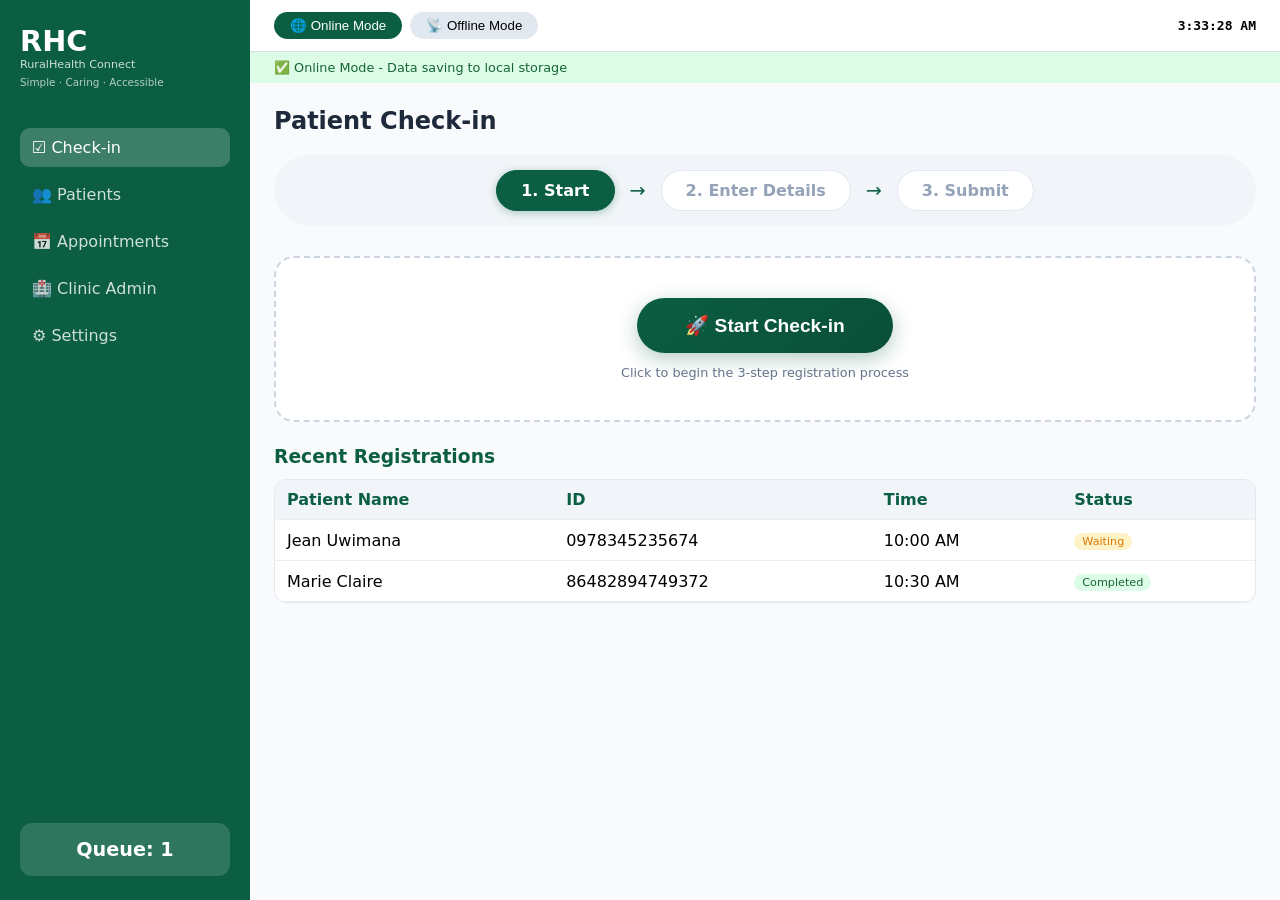
==== Patient-Check-in/index.html @ 062da235 "Add actual CurrencyApp and Patient-Check-in files" ====
<!DOCTYPE html>
<html lang="en">
<head>
    <meta charset="UTF-8">
    <meta name="viewport" content="width=device-width, initial-scale=1.0">
    <title>RHC | RuralHealth Connect</title>
    <link rel="stylesheet" href="style.css">
</head>
<body>
    <div class="app">
        <!-- Sidebar -->
        <aside class="sidebar">
            <div class="logo">
                <h1>RHC</h1>
                <p>RuralHealth Connect</p>
                <span class="tagline">Simple · Caring · Accessible</span>
            </div>
            <nav class="nav-menu">
                <a href="#" class="nav-item active" data-page="checkin">☑ Check-in</a>
                <a href="#" class="nav-item" data-page="patients">👥 Patients</a>
                <a href="#" class="nav-item" data-page="appointments">📅 Appointments</a>
                <a href="#" class="nav-item" data-page="clinicadmin">🏥 Clinic Admin</a>
                <a href="#" class="nav-item" data-page="settings">⚙ Settings</a>
            </nav>
            <div class="queue-info">
                Queue: <span id="queueCount">0</span>
            </div>
        </aside>

        <!-- Main Content -->
        <main class="main-content">
            <!-- Top Bar with Mode Toggle -->
            <div class="top-bar">
                <div class="mode-toggle">
                    <button id="onlineBtn" class="mode-btn active">🌐 Online Mode</button>
                    <button id="offlineBtn" class="mode-btn">📡 Offline Mode</button>
                </div>
                <div class="time" id="liveTime"></div>
            </div>
            <div id="modeStatus" class="mode-status online-status">✅ Online Mode - Data saving to local storage</div>

            <!-- Check-in Page -->
            <div id="checkinPage" class="page active">
                <h2>Patient Check-in</h2>
                
                <!-- 3-Click Rule Indicator -->
                <div class="steps-indicator">
                    <div class="step active" id="step1">1. Start</div>
                    <div class="step-arrow">→</div>
                    <div class="step" id="step2">2. Enter Details</div>
                    <div class="step-arrow">→</div>
                    <div class="step" id="step3">3. Submit</div>
                </div>

                <!-- START Button (Click 1) -->
                <div id="startSection" class="start-section">
                    <button id="startBtn" class="start-button">🚀 Start Check-in</button>
                    <p class="start-hint">Click to begin the 3-step registration process</p>
                </div>

                <!-- Check-in Form (Hidden until Start is clicked) -->
                <div id="checkinFormContainer" class="form-card" style="display: none;">
                    <h3>Patient Registration Form</h3>
                    <div class="form-row">
                        <div class="form-group">
                            <label>Full Name *</label>
                            <input type="text" id="name" placeholder="Enter patient name">
                        </div>
                        <div class="form-group">
                            <label>ID / Contact Number *</label>
                            <input type="text" id="contact" placeholder="e.g., 0978345235674">
                        </div>
                    </div>
                    <div class="form-row">
                        <div class="form-group">
                            <label>Age</label>
                            <input type="number" id="age" placeholder="Age">
                        </div>
                        <div class="form-group">
                            <label>Service Type</label>
                            <select id="service">
                                <option>General Consultation</option>
                                <option>Emergency</option>
                                <option>Vaccination</option>
                                <option>Maternity</option>
                            </select>
                        </div>
                    </div>
                    <div class="checkbox-group">
                        <label>
                            <input type="checkbox" id="returning"> 🔄 Returning patient
                        </label>
                    </div>
                    <div class="button-group">
                        <button id="checkinBtn" class="submit-button">✓ Submit Check-in</button>
                        <button id="cancelBtn" class="cancel-button">✗ Cancel</button>
                    </div>
                    <div id="msg"></div>
                </div>

                <h3>Recent Registrations</h3>
                <div class="table-wrapper">
                    <table id="recentTable">
                        <thead>
                            <tr>
                                <th>Patient Name</th>
                                <th>ID</th>
                                <th>Time</th>
                                <th>Status</th>
                            </tr>
                        </thead>
                        <tbody id="recentBody"></tbody>
                    </table>
                </div>
            </div>

            <!-- Patients Page -->
            <div id="patientsPage" class="page">
                <h2>Patients Directory</h2>
                <input type="text" id="searchInput" placeholder="Search by name or ID...">
                <button id="searchBtn">Search</button>
                <div class="table-wrapper">
                    <table id="patientsTable">
                        <thead>
                            <tr>
                                <th>Name</th>
                                <th>ID</th>
                                <th>Age</th>
                                <th>Service</th>
                                <th>Status</th>
                            </tr>
                        </thead>
                        <tbody id="patientsBody"></tbody>
                    </table>
                </div>
            </div>

            <!-- Appointments Page -->
            <div id="appointmentsPage" class="page">
                <h2>Queue & Appointments</h2>
                <div id="queueList"></div>
                <button id="newApptBtn" class="btn-add">+ New Appointment</button>
                <div id="apptList"></div>
            </div>

            <!-- Clinic Admin Page -->
            <div id="clinicadminPage" class="page">
                <h2>🏥 Clinic Administration</h2>
                
                <!-- Stats Dashboard -->
                <div class="admin-stats">
                    <div>📊 Today: <span id="todayCount">0</span> patients</div>
                    <div>⏳ Waiting: <span id="waitingCount">0</span></div>
                    <div>✅ Completed: <span id="completedCount">0</span></div>
                    <div>👨‍⚕️ Staff: <span id="staffCount">0</span></div>
                </div>

                <h3>Staff Management</h3>
                <div class="table-wrapper">
                    <table id="staffTable">
                        <thead>
                            <tr>
                                <th>Name</th>
                                <th>Role</th>
                                <th>Contact</th>
                                <th>Action</th>
                            </tr>
                        </thead>
                        <tbody id="staffBody"></tbody>
                    </table>
                </div>
                <button id="addStaffRowBtn" class="btn-primary" style="margin-top: 12px;">+ Add New Staff</button>

                <h3>🏥 Clinic Information</h3>
                <div class="form-card">
                    <input type="text" id="clinicName" placeholder="Clinic Name">
                    <input type="text" id="clinicLocation" placeholder="Location">
                    <input type="text" id="clinicPhone" placeholder="Phone Number">
                    <button id="saveClinicBtn" class="btn-primary">Save Clinic Info</button>
                </div>
            </div>

            <!-- Settings Page -->
            <div id="settingsPage" class="page">
                <h2>⚙ Settings</h2>
                <div class="settings-card">
                    <h3>Connection Mode</h3>
                    <p>Current Mode: <strong id="currentModeDisplay">Online</strong></p>
                    <p>Choose how you want to work:</p>
                    <button id="settingsOnlineBtn" class="mode-select-btn">🌐 Work Online</button>
                    <button id="settingsOfflineBtn" class="mode-select-btn">📡 Work Offline</button>
                    <p class="note">* Both modes work the same. Offline saves data only on this device.</p>
                </div>
                <div class="settings-card">
                    <h3>Data Management</h3>
                    <button id="exportBtn" class="btn-secondary">📤 Export Data</button>
                    <button id="clearBtn" class="btn-danger">🗑 Clear All Data</button>
                </div>
                <div class="settings-card">
                    <h3>About</h3>
                    <p>RuralHealth Connect v2.0</p>
                    <p>Simple · Caring · Accessible</p>
                </div>
            </div>
        </main>
    </div>

    <!-- Modal for Appointment -->
    <div id="apptModal" class="modal">
        <div class="modal-content">
            <span id="closeApptModal">&times;</span>
            <h3>📅 New Appointment</h3>
            <input type="text" id="apptName" placeholder="Patient Name">
            <input type="text" id="apptId" placeholder="Patient ID">
            <input type="date" id="apptDate">
            <input type="time" id="apptTime">
            <button id="saveApptBtn" class="btn-primary">Schedule</button>
        </div>
    </div>

    <script src="script.js"></script>
</body>
</html>
---- Patient-Check-in/style.css ----
* {
    margin: 0;
    padding: 0;
    box-sizing: border-box;
}

body {
    font-family: system-ui, -apple-system, 'Segoe UI', sans-serif;
    background: #eef2f5;
    height: 100vh;
    overflow: hidden;
}

.app {
    display: flex;
    height: 100vh;
}

/* Sidebar */
.sidebar {
    width: 250px;
    background: #0b5e42;
    color: white;
    padding: 24px 20px;
    display: flex;
    flex-direction: column;
}

.logo h1 {
    font-size: 1.8rem;
}

.logo p {
    font-size: 0.7rem;
    opacity: 0.8;
}

.tagline {
    font-size: 0.65rem;
    opacity: 0.7;
    display: block;
    margin-top: 5px;
}

.nav-menu {
    margin: 40px 0;
    display: flex;
    flex-direction: column;
    gap: 8px;
}

.nav-item {
    color: rgba(255,255,255,0.8);
    text-decoration: none;
    padding: 10px 12px;
    border-radius: 10px;
    display: block;
}

.nav-item.active {
    background: rgba(255,255,255,0.2);
    color: white;
}

.nav-item:hover {
    background: rgba(255,255,255,0.1);
}

.queue-info {
    margin-top: auto;
    padding: 15px;
    background: rgba(255,255,255,0.15);
    border-radius: 12px;
    text-align: center;
    font-weight: bold;
    font-size: 1.2rem;
}

/* Main Content */
.main-content {
    flex: 1;
    display: flex;
    flex-direction: column;
    overflow-y: auto;
    background: #f8fafc;
}

.top-bar {
    display: flex;
    justify-content: space-between;
    align-items: center;
    padding: 12px 24px;
    background: white;
    border-bottom: 1px solid #ddd;
}

.mode-toggle {
    display: flex;
    gap: 8px;
}

.mode-btn {
    padding: 6px 16px;
    border: none;
    border-radius: 30px;
    cursor: pointer;
    background: #e2e8f0;
}

.mode-btn.active {
    background: #0b5e42;
    color: white;
}

.mode-status {
    padding: 8px 24px;
    font-size: 0.8rem;
}

.online-status {
    background: #dcfce7;
    color: #166534;
}

.offline-status {
    background: #fed7aa;
    color: #9a3412;
}

.time {
    font-family: monospace;
    font-weight: bold;
}

/* Pages */
.page {
    display: none;
    padding: 24px;
}

.page.active {
    display: block;
}

.page h2 {
    margin-bottom: 20px;
    color: #1e293b;
}

.page h3 {
    margin: 20px 0 12px 0;
    color: #0b5e42;
}

/* ============================================ */
/* 3-CLICK RULE STYLES */
/* ============================================ */

/* Steps Indicator */
.steps-indicator {
    display: flex;
    align-items: center;
    justify-content: center;
    gap: 15px;
    margin-bottom: 30px;
    background: #f1f5f9;
    padding: 15px 20px;
    border-radius: 60px;
    flex-wrap: wrap;
}

.step {
    background: white;
    padding: 10px 24px;
    border-radius: 40px;
    font-weight: 600;
    color: #94a3b8;
    border: 1px solid #e2e8f0;
}

.step.active {
    background: #0b5e42;
    color: white;
    border-color: #0b5e42;
    box-shadow: 0 2px 8px rgba(11, 94, 66, 0.3);
}

.step.completed {
    background: #dcfce7;
    color: #166534;
    border-color: #166534;
}

.step-arrow {
    font-size: 1.2rem;
    color: #0b5e42;
}

/* Start Section */
.start-section {
    text-align: center;
    padding: 40px 20px;
    background: white;
    border-radius: 20px;
    border: 2px dashed #cbd5e1;
    margin-bottom: 24px;
}

.start-button {
    background: linear-gradient(135deg, #0b5e42 0%, #0a4f38 100%);
    color: white;
    border: none;
    padding: 16px 48px;
    border-radius: 60px;
    font-size: 1.2rem;
    font-weight: 700;
    cursor: pointer;
    transition: all 0.3s ease;
    box-shadow: 0 6px 20px rgba(11, 94, 66, 0.3);
}

.start-button:hover {
    transform: translateY(-3px);
    box-shadow: 0 10px 28px rgba(11, 94, 66, 0.4);
}

.start-button:active {
    transform: translateY(1px);
}

.start-hint {
    margin-top: 12px;
    color: #64748b;
    font-size: 0.8rem;
}

/* Submit Button */
.submit-button {
    background: linear-gradient(135deg, #0b5e42 0%, #0a4f38 100%);
    color: white;
    border: none;
    padding: 12px 24px;
    border-radius: 50px;
    font-size: 1rem;
    font-weight: 600;
    cursor: pointer;
    transition: all 0.3s ease;
    flex: 1;
}

.submit-button:hover {
    background: linear-gradient(135deg, #0a4f38 0%, #08412e 100%);
    transform: translateY(-2px);
}

/* Cancel Button */
.cancel-button {
    background: #f1f5f9;
    color: #64748b;
    border: 1px solid #e2e8f0;
    padding: 12px 24px;
    border-radius: 50px;
    font-size: 1rem;
    font-weight: 600;
    cursor: pointer;
    transition: all 0.3s ease;
    flex: 1;
}

.cancel-button:hover {
    background: #fee2e2;
    color: #dc2626;
    border-color: #dc2626;
}

.button-group {
    display: flex;
    gap: 12px;
    margin-top: 20px;
}

/* Form Styles */
.form-card {
    background: white;
    padding: 20px;
    border-radius: 16px;
    margin-bottom: 24px;
    border: 1px solid #e2e8f0;
}

.form-row {
    display: flex;
    gap: 16px;
    margin-bottom: 16px;
    flex-wrap: wrap;
}

.form-group {
    flex: 1;
    min-width: 180px;
}

.form-group label {
    display: block;
    font-size: 0.75rem;
    font-weight: 600;
    color: #64748b;
    margin-bottom: 6px;
    text-transform: uppercase;
}

.form-group input, .form-group select {
    width: 100%;
    padding: 12px;
    border: 1px solid #e2e8f0;
    border-radius: 12px;
    font-size: 0.9rem;
}

.form-group input:focus, .form-group select:focus {
    outline: none;
    border-color: #0b5e42;
    box-shadow: 0 0 0 2px rgba(11, 94, 66, 0.1);
}

.checkbox-group {
    margin: 16px 0;
}

.checkbox-group label {
    display: flex;
    align-items: center;
    gap: 8px;
    cursor: pointer;
}

/* Tables */
.table-wrapper {
    overflow-x: auto;
    background: white;
    border-radius: 12px;
    border: 1px solid #e2e8f0;
}

table {
    width: 100%;
    border-collapse: collapse;
}

th, td {
    padding: 10px 12px;
    text-align: left;
    border-bottom: 1px solid #eee;
}

th {
    background: #f1f5f9;
    color: #0b5e42;
}

/* Staff table input fields */
.staff-name-input, .staff-role-input, .staff-contact-input {
    width: 100%;
    padding: 8px;
    border: 1px solid #ddd;
    border-radius: 6px;
    font-size: 0.85rem;
}

.staff-name-input:focus, .staff-role-input:focus, .staff-contact-input:focus {
    outline: none;
    border-color: #0b5e42;
}

.save-staff-btn {
    background: #0b5e42;
    color: white;
    border: none;
    padding: 4px 12px;
    border-radius: 20px;
    cursor: pointer;
    font-size: 0.7rem;
    margin-right: 5px;
}

.delete-staff-btn {
    background: #dc2626;
    color: white;
    border: none;
    padding: 4px 12px;
    border-radius: 20px;
    cursor: pointer;
    font-size: 0.7rem;
}

.status-badge {
    display: inline-block;
    padding: 2px 8px;
    border-radius: 20px;
    font-size: 0.7rem;
}

.status-Waiting { background: #fef3c7; color: #d97706; }
.status-Completed { background: #dcfce7; color: #166534; }

/* Admin Stats */
.admin-stats {
    display: grid;
    grid-template-columns: repeat(auto-fit, minmax(150px, 1fr));
    gap: 16px;
    margin-bottom: 24px;
}

.admin-stats div {
    background: white;
    padding: 15px 20px;
    border-radius: 12px;
    text-align: center;
    font-weight: bold;
    border: 1px solid #e2e8f0;
}

.admin-stats span {
    font-size: 1.5rem;
    display: block;
    margin-top: 8px;
    color: #0b5e42;
}

/* Buttons */
.btn-primary {
    background: #0b5e42;
    color: white;
    border: none;
    padding: 8px 20px;
    border-radius: 30px;
    cursor: pointer;
}

.btn-secondary {
    background: #e2e8f0;
    color: #334155;
    border: none;
    padding: 8px 20px;
    border-radius: 30px;
    cursor: pointer;
}

.btn-danger {
    background: #dc2626;
    color: white;
    border: none;
    padding: 8px 20px;
    border-radius: 30px;
    cursor: pointer;
}

.btn-add {
    background: #0b5e42;
    color: white;
    border: none;
    padding: 8px 16px;
    border-radius: 30px;
    cursor: pointer;
    margin: 10px 0;
}

/* Settings */
.settings-card {
    background: white;
    padding: 20px;
    border-radius: 16px;
    margin-bottom: 20px;
    border: 1px solid #e2e8f0;
}

.settings-card h3 {
    margin-top: 0;
    margin-bottom: 12px;
}

.settings-card button {
    margin-top: 10px;
    margin-right: 10px;
}

.mode-select-btn {
    background: #0b5e42;
    color: white;
}

.note {
    font-size: 0.7rem;
    color: #666;
    margin-top: 10px;
}

/* Queue Items */
#queueList div, #apptList div {
    background: white;
    padding: 12px;
    margin-bottom: 8px;
    border-radius: 8px;
    display: flex;
    justify-content: space-between;
    align-items: center;
    border: 1px solid #e2e8f0;
}

.complete-btn {
    background: #0b5e42;
    color: white;
    border: none;
    padding: 4px 12px;
    border-radius: 20px;
    cursor: pointer;
}

/* Modal */
.modal {
    display: none;
    position: fixed;
    top: 0;
    left: 0;
    width: 100%;
    height: 100%;
    background: rgba(0,0,0,0.5);
    justify-content: center;
    align-items: center;
    z-index: 1000;
}

.modal-content {
    background: white;
    padding: 24px;
    border-radius: 16px;
    width: 350px;
}

.modal-content input {
    width: 100%;
    padding: 8px;
    margin: 8px 0;
    border: 1px solid #ddd;
    border-radius: 6px;
}

.modal-content button {
    margin-top: 10px;
    padding: 8px 16px;
    width: 100%;
}

#closeApptModal {
    float: right;
    cursor: pointer;
    font-size: 1.2rem;
}

#searchInput {
    padding: 8px;
    width: 250px;
    margin-right: 8px;
    border: 1px solid #ddd;
    border-radius: 8px;
}

#msg {
    margin-top: 10px;
    padding: 8px;
    border-radius: 8px;
}

#msg.success {
    background: #dcfce7;
    color: #166534;
}

#msg.error {
    background: #fee2e2;
    color: #991b1b;
}
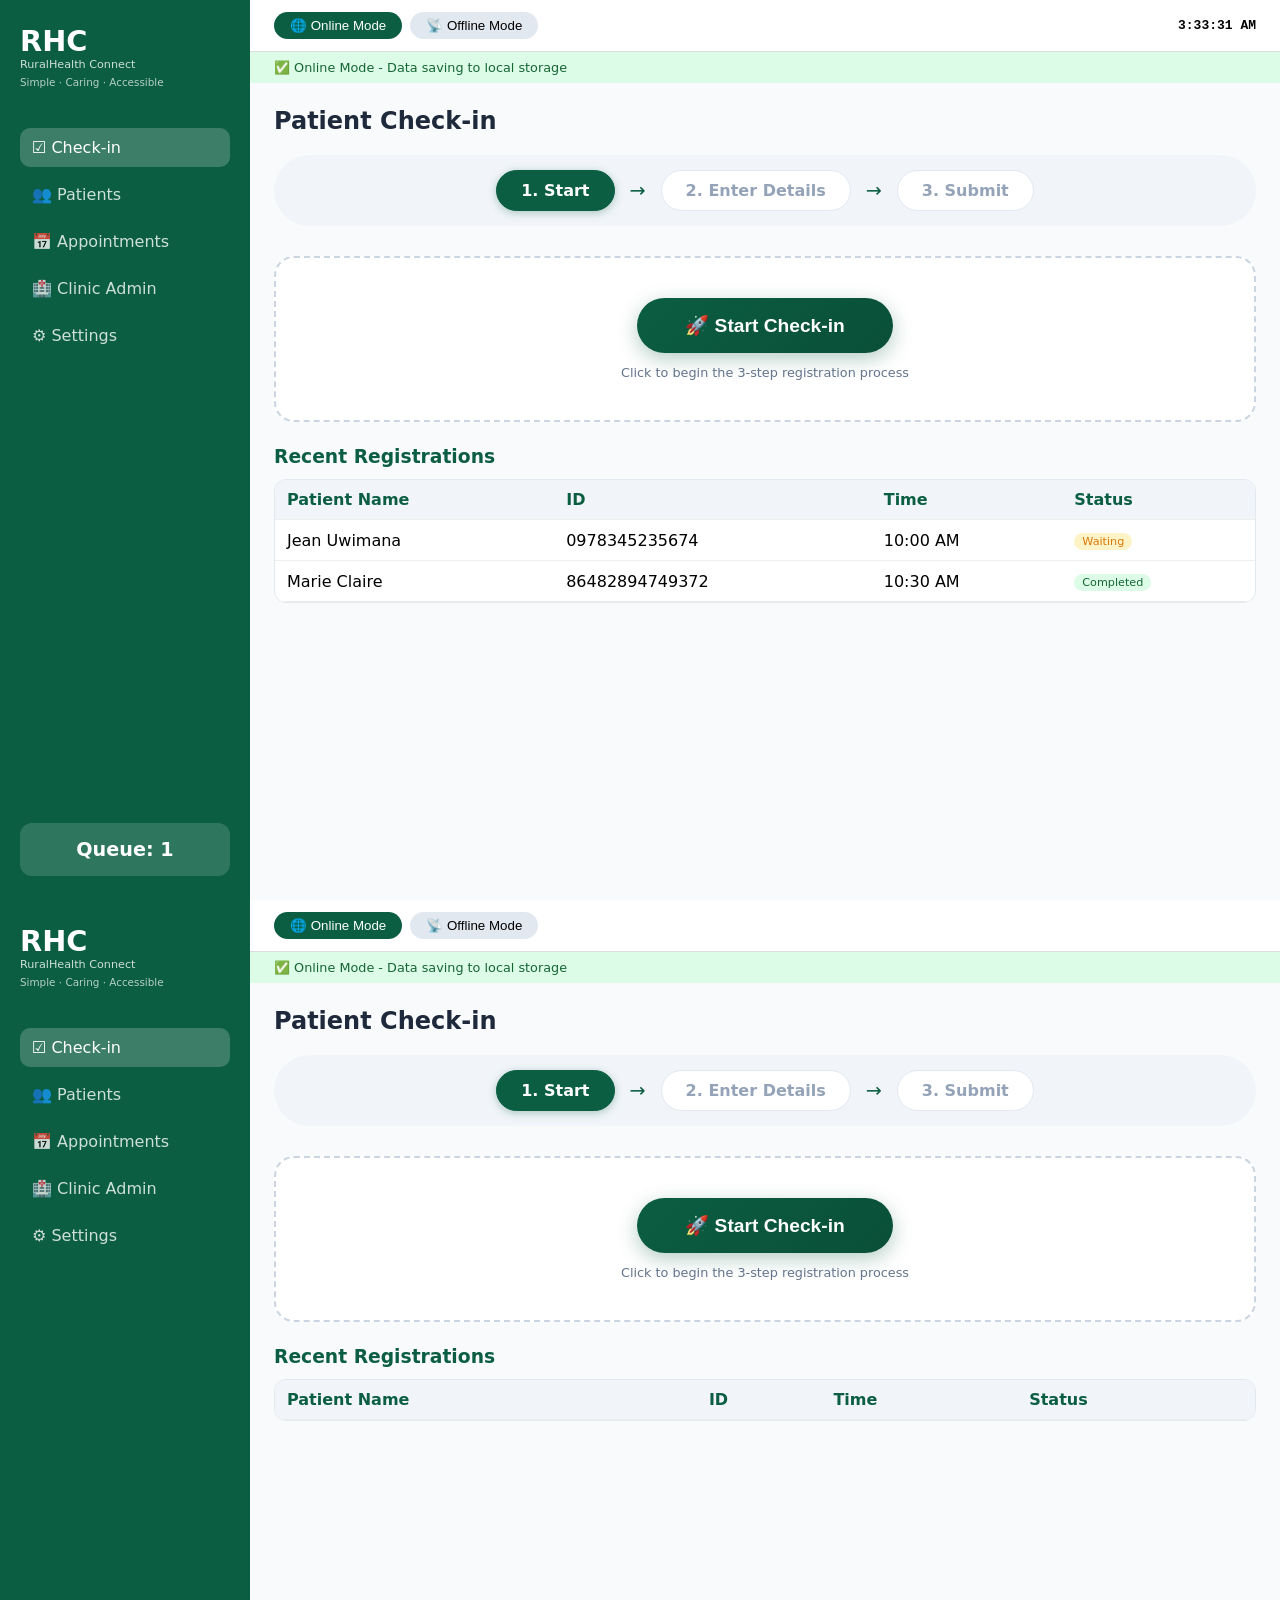
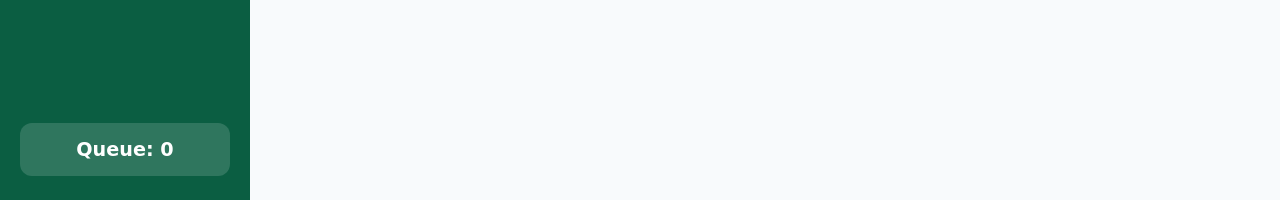
==== commit d40d1864: "Fix HTML structure and add sidebar navigation" ====
--- a/Patient-Check-in/index.html
+++ b/Patient-Check-in/index.html
@@ -1,4 +1,11 @@
 <!DOCTYPE html>
+<html lang="en">
+<head>
+    <meta charset="UTF-8">
+    <meta name="viewport" content="width=device-width, initial-scale=1.0">
+    <title>RHC | RuralHealth Connect</title>
+    <link rel="stylesheet" href="style.css">
+</head><!DOCTYPE html>
 <html lang="en">
 <head>
     <meta charset="UTF-8">
@@ -220,4 +227,219 @@
 
     <script src="script.js"></script>
 </body>
-</html>+</html>
+<body>
+    <div class="app">
+        <!-- Sidebar -->
+        <aside class="sidebar">
+            <div class="logo">
+                <h1>RHC</h1>
+                <p>RuralHealth Connect</p>
+                <span class="tagline">Simple · Caring · Accessible</span>
+            </div>
+            <nav class="nav-menu">
+                <a href="#" class="nav-item active" data-page="checkin">☑ Check-in</a>
+                <a href="#" class="nav-item" data-page="patients">👥 Patients</a>
+                <a href="#" class="nav-item" data-page="appointments">📅 Appointments</a>
+                <a href="#" class="nav-item" data-page="clinicadmin">🏥 Clinic Admin</a>
+                <a href="#" class="nav-item" data-page="settings">⚙ Settings</a>
+            </nav>
+            <div class="queue-info">
+                Queue: <span id="queueCount">0</span>
+            </div>
+        </aside>
+
+        <!-- Main Content -->
+        <main class="main-content">
+            <!-- Top Bar with Mode Toggle -->
+            <div class="top-bar">
+                <div class="mode-toggle">
+                    <button id="onlineBtn" class="mode-btn active">🌐 Online Mode</button>
+                    <button id="offlineBtn" class="mode-btn">📡 Offline Mode</button>
+                </div>
+                <div class="time" id="liveTime"></div>
+            </div>
+            <div id="modeStatus" class="mode-status online-status">✅ Online Mode - Data saving to local storage</div>
+
+            <!-- Check-in Page -->
+            <div id="checkinPage" class="page active">
+                <h2>Patient Check-in</h2>
+                
+                <!-- 3-Click Rule Indicator -->
+                <div class="steps-indicator">
+                    <div class="step active" id="step1">1. Start</div>
+                    <div class="step-arrow">→</div>
+                    <div class="step" id="step2">2. Enter Details</div>
+                    <div class="step-arrow">→</div>
+                    <div class="step" id="step3">3. Submit</div>
+                </div>
+
+                <!-- START Button (Click 1) -->
+                <div id="startSection" class="start-section">
+                    <button id="startBtn" class="start-button">🚀 Start Check-in</button>
+                    <p class="start-hint">Click to begin the 3-step registration process</p>
+                </div>
+
+                <!-- Check-in Form (Hidden until Start is clicked) -->
+                <div id="checkinFormContainer" class="form-card" style="display: none;">
+                    <h3>Patient Registration Form</h3>
+                    <div class="form-row">
+                        <div class="form-group">
+                            <label>Full Name *</label>
+                            <input type="text" id="name" placeholder="Enter patient name">
+                        </div>
+                        <div class="form-group">
+                            <label>ID / Contact Number *</label>
+                            <input type="text" id="contact" placeholder="e.g., 0978345235674">
+                        </div>
+                    </div>
+                    <div class="form-row">
+                        <div class="form-group">
+                            <label>Age</label>
+                            <input type="number" id="age" placeholder="Age">
+                        </div>
+                        <div class="form-group">
+                            <label>Service Type</label>
+                            <select id="service">
+                                <option>General Consultation</option>
+                                <option>Emergency</option>
+                                <option>Vaccination</option>
+                                <option>Maternity</option>
+                            </select>
+                        </div>
+                    </div>
+                    <div class="checkbox-group">
+                        <label>
+                            <input type="checkbox" id="returning"> 🔄 Returning patient
+                        </label>
+                    </div>
+                    <div class="button-group">
+                        <button id="checkinBtn" class="submit-button">✓ Submit Check-in</button>
+                        <button id="cancelBtn" class="cancel-button">✗ Cancel</button>
+                    </div>
+                    <div id="msg"></div>
+                </div>
+
+                <h3>Recent Registrations</h3>
+                <div class="table-wrapper">
+                    <table id="recentTable">
+                        <thead>
+                            <tr>
+                                <th>Patient Name</th>
+                                <th>ID</th>
+                                <th>Time</th>
+                                <th>Status</th>
+                            </tr>
+                        </thead>
+                        <tbody id="recentBody"></tbody>
+                    </table>
+                </div>
+            </div>
+
+            <!-- Patients Page -->
+            <div id="patientsPage" class="page">
+                <h2>Patients Directory</h2>
+                <input type="text" id="searchInput" placeholder="Search by name or ID...">
+                <button id="searchBtn">Search</button>
+                <div class="table-wrapper">
+                    <table id="patientsTable">
+                        <thead>
+                            <tr>
+                                <th>Name</th>
+                                <th>ID</th>
+                                <th>Age</th>
+                                <th>Service</th>
+                                <th>Status</th>
+                            </tr>
+                        </thead>
+                        <tbody id="patientsBody"></tbody>
+                    </table>
+                </div>
+            </div>
+
+            <!-- Appointments Page -->
+            <div id="appointmentsPage" class="page">
+                <h2>Queue & Appointments</h2>
+                <div id="queueList"></div>
+                <button id="newApptBtn" class="btn-add">+ New Appointment</button>
+                <div id="apptList"></div>
+            </div>
+
+            <!-- Clinic Admin Page -->
+            <div id="clinicadminPage" class="page">
+                <h2>🏥 Clinic Administration</h2>
+                
+                <!-- Stats Dashboard -->
+                <div class="admin-stats">
+                    <div>📊 Today: <span id="todayCount">0</span> patients</div>
+                    <div>⏳ Waiting: <span id="waitingCount">0</span></div>
+                    <div>✅ Completed: <span id="completedCount">0</span></div>
+                    <div>👨‍⚕️ Staff: <span id="staffCount">0</span></div>
+                </div>
+
+                <h3>Staff Management</h3>
+                <div class="table-wrapper">
+                    <table id="staffTable">
+                        <thead>
+                            <tr>
+                                <th>Name</th>
+                                <th>Role</th>
+                                <th>Contact</th>
+                                <th>Action</th>
+                            </tr>
+                        </thead>
+                        <tbody id="staffBody"></tbody>
+                    </table>
+                </div>
+                <button id="addStaffRowBtn" class="btn-primary" style="margin-top: 12px;">+ Add New Staff</button>
+
+                <h3>🏥 Clinic Information</h3>
+                <div class="form-card">
+                    <input type="text" id="clinicName" placeholder="Clinic Name">
+                    <input type="text" id="clinicLocation" placeholder="Location">
+                    <input type="text" id="clinicPhone" placeholder="Phone Number">
+                    <button id="saveClinicBtn" class="btn-primary">Save Clinic Info</button>
+                </div>
+            </div>
+
+            <!-- Settings Page -->
+            <div id="settingsPage" class="page">
+                <h2>⚙ Settings</h2>
+                <div class="settings-card">
+                    <h3>Connection Mode</h3>
+                    <p>Current Mode: <strong id="currentModeDisplay">Online</strong></p>
+                    <p>Choose how you want to work:</p>
+                    <button id="settingsOnlineBtn" class="mode-select-btn">🌐 Work Online</button>
+                    <button id="settingsOfflineBtn" class="mode-select-btn">📡 Work Offline</button>
+                    <p class="note">* Both modes work the same. Offline saves data only on this device.</p>
+                </div>
+                <div class="settings-card">
+                    <h3>Data Management</h3>
+                    <button id="exportBtn" class="btn-secondary">📤 Export Data</button>
+                    <button id="clearBtn" class="btn-danger">🗑 Clear All Data</button>
+                </div>
+                <div class="settings-card">
+                    <h3>About</h3>
+                    <p>RuralHealth Connect v2.0</p>
+                    <p>Simple · Caring · Accessible</p>
+                </div>
+            </div>
+        </main>
+    </div>
+
+    <!-- Modal for Appointment -->
+    <div id="apptModal" class="modal">
+        <div class="modal-content">
+            <span id="closeApptModal">&times;</span>
+            <h3>📅 New Appointment</h3>
+            <input type="text" id="apptName" placeholder="Patient Name">
+            <input type="text" id="apptId" placeholder="Patient ID">
+            <input type="date" id="apptDate">
+            <input type="time" id="apptTime">
+            <button id="saveApptBtn" class="btn-primary">Schedule</button>
+        </div>
+    </div>
+
+    <script src="script.js"></script>
+</body>
+</html>
